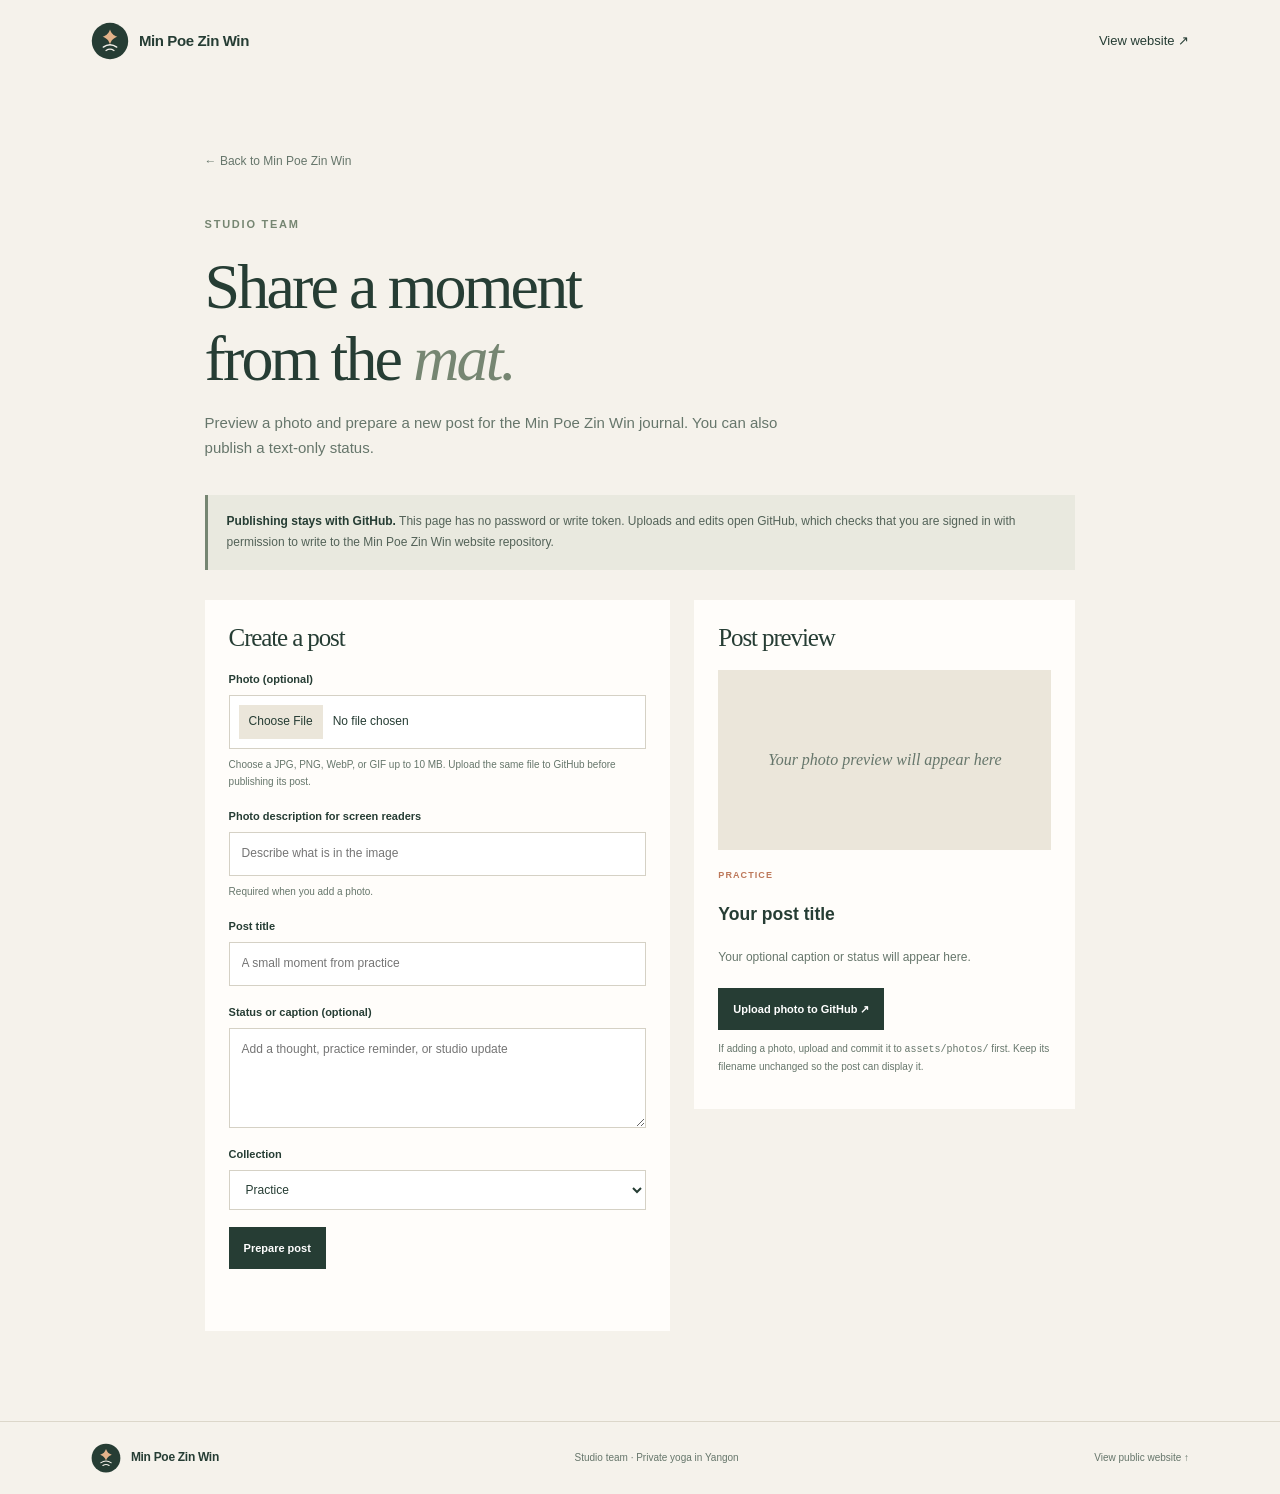
==== admin.html @ c55adb64 "Add GitHub-based photo publishing flow Co-authored-by: Copilot App <223556219+Copilot@users.noreply." ====
<!doctype html>
<html lang="en">
  <head>
    <meta charset="utf-8">
    <meta name="viewport" content="width=device-width, initial-scale=1">
    <meta name="robots" content="noindex, nofollow">
    <meta name="theme-color" content="#f5f2eb">
    <title>Min Poe Zin Win — Studio team</title>
    <link rel="icon" href="assets/mark.svg" type="image/svg+xml">
    <link rel="stylesheet" href="styles.css">
    <script src="admin.js" defer></script>
  </head>
  <body>
    <header class="site-header">
      <a class="brand" href="index.html">
        <img src="assets/mark.svg" alt="" width="38" height="38">
        <span>Min Poe Zin Win</span>
      </a>
      <nav class="main-nav" aria-label="Studio team navigation">
        <a href="index.html">View website <span aria-hidden="true">↗</span></a>
      </nav>
    </header>

    <main class="admin-shell">
      <a class="admin-back" href="index.html">← Back to Min Poe Zin Win</a>
      <div class="admin-intro">
        <p class="eyebrow">Studio team</p>
        <h1>Share a moment<br>from the <em>mat.</em></h1>
        <p>Preview a photo and prepare a new post for the Min Poe Zin Win journal. You can also publish a text-only status.</p>
      </div>
      <div class="admin-notice">
        <strong>Publishing stays with GitHub.</strong> This page has no password or write token. Uploads and edits open GitHub, which checks that you are signed in with permission to write to the Min Poe Zin Win website repository.
      </div>

      <div class="admin-grid">
        <section class="admin-panel" aria-labelledby="composer-title">
          <h2 id="composer-title">Create a post</h2>
          <form id="post-form">
            <div class="admin-field">
              <label for="photo-input">Photo (optional)</label>
              <input id="photo-input" type="file" accept="image/jpeg,image/png,image/webp,image/gif">
              <small>Choose a JPG, PNG, WebP, or GIF up to 10 MB. Upload the same file to GitHub before publishing its post.</small>
            </div>
            <div class="admin-field">
              <label for="photo-alt">Photo description for screen readers</label>
              <input id="photo-alt" type="text" maxlength="180" autocomplete="off" placeholder="Describe what is in the image">
              <small>Required when you add a photo.</small>
            </div>
            <div class="admin-field">
              <label for="post-title">Post title</label>
              <input id="post-title" type="text" maxlength="120" required autocomplete="off" placeholder="A small moment from practice">
            </div>
            <div class="admin-field">
              <label for="post-caption">Status or caption (optional)</label>
              <textarea id="post-caption" maxlength="700" placeholder="Add a thought, practice reminder, or studio update"></textarea>
            </div>
            <div class="admin-field">
              <label for="post-category">Collection</label>
              <select id="post-category">
                <option value="practice">Practice</option>
                <option value="studio">Studio notes</option>
                <option value="notes">Reflections</option>
              </select>
            </div>
            <button class="admin-button" type="submit">Prepare post</button>
            <p class="admin-status" id="admin-status" role="status" aria-live="polite"></p>
          </form>

          <div class="admin-output-wrap" id="publish-tools" hidden>
            <label for="post-output"><strong>Updated public post feed</strong></label>
            <p class="admin-help">Copy all of this JSON, then replace the contents of <code>posts.json</code> in GitHub.</p>
            <textarea class="admin-output" id="post-output" readonly spellcheck="false"></textarea>
            <div class="admin-actions">
              <button class="admin-button" id="copy-posts" type="button">Copy updated feed</button>
              <a class="admin-link-button secondary" href="https://github.com/drpython2027/minpoezinwin/edit/drpython2027-build-yoga-website/posts.json" target="_blank" rel="noopener noreferrer">Open posts.json editor ↗</a>
            </div>
            <p class="admin-publish-steps"><strong>Publish:</strong> replace the entire file with the copied JSON, then commit your changes in GitHub. The public journal updates after GitHub Pages deploys.</p>
          </div>
        </section>

        <section class="admin-panel" aria-labelledby="preview-title">
          <h2 id="preview-title">Post preview</h2>
          <div class="admin-preview" id="photo-preview">
            <div class="admin-preview-placeholder" id="preview-placeholder">Your photo preview will appear here</div>
            <img id="preview-image" alt="" hidden>
          </div>
          <p class="admin-preview-category" id="preview-category">Practice</p>
          <h3 id="preview-heading">Your post title</h3>
          <p class="admin-preview-caption" id="preview-caption">Your optional caption or status will appear here.</p>
          <div class="admin-actions">
            <a class="admin-link-button" href="https://github.com/drpython2027/minpoezinwin/upload/drpython2027-build-yoga-website/assets/photos" target="_blank" rel="noopener noreferrer">Upload photo to GitHub ↗</a>
          </div>
          <p class="admin-help">If adding a photo, upload and commit it to <code>assets/photos/</code> first. Keep its filename unchanged so the post can display it.</p>
        </section>
      </div>
    </main>

    <footer class="site-footer">
      <a class="brand footer-brand" href="index.html">
        <img src="assets/mark.svg" alt="" width="30" height="30">
        <span>Min Poe Zin Win</span>
      </a>
      <p>Studio team · Private yoga in Yangon</p>
      <a href="index.html">View public website ↑</a>
    </footer>
  </body>
</html>
---- styles.css ----
:root {
  color-scheme: light;
  --paper: #f5f2eb;
  --paper-deep: #ebe6da;
  --ink: #263d34;
  --ink-soft: #66766b;
  --moss: #768672;
  --clay: #bd785a;
  --line: #dcd7ca;
  --serif: "Playfair Display", Georgia, serif;
  --sans: "DM Sans", "Segoe UI", sans-serif;
}

* { box-sizing: border-box; }
html { scroll-behavior: smooth; }
body { margin: 0; background: var(--paper); color: var(--ink); font-family: var(--sans); font-size: 15px; line-height: 1.65; }
a { color: inherit; }
button { font: inherit; }
.skip-link { position: absolute; z-index: 20; top: 8px; left: 8px; padding: 10px 14px; transform: translateY(-150%); background: var(--ink); color: white; }
.skip-link:focus { transform: translateY(0); }
.site-header { display: flex; align-items: center; justify-content: space-between; max-width: 1440px; margin: auto; padding: 22px 7.1%; }
.brand { display: inline-flex; align-items: center; gap: 10px; text-decoration: none; font-size: 15px; font-weight: 700; letter-spacing: -.025em; }
.brand img { display: block; }
.main-nav { display: flex; align-items: center; gap: 38px; font-size: 13px; }
.main-nav a, .site-footer a { text-decoration: none; }
.main-nav a:hover, .site-footer a:hover { color: var(--clay); }
.main-nav .nav-cta { padding: 10px 17px; border: 1px solid var(--ink); border-radius: 2px; }
.nav-cta span { padding-left: 9px; }
.hero { display: grid; grid-template-columns: 1fr 1fr; gap: 7%; align-items: center; max-width: 1440px; min-height: 604px; margin: auto; padding: 48px 9.5% 76px; }
.hero-copy { max-width: 510px; padding-bottom: 5px; }
.eyebrow { margin: 0 0 18px; color: var(--moss); font-size: 11px; font-weight: 700; letter-spacing: .16em; text-transform: uppercase; }
.eyebrow-dot { display: inline-block; width: 7px; height: 7px; margin-right: 7px; border-radius: 50%; background: var(--clay); vertical-align: 1px; }
h1, h2 { margin: 0; font-family: var(--serif); font-weight: 500; letter-spacing: -.045em; line-height: 1.12; }
h1 { font-size: clamp(52px, 6vw, 79px); }
h1 em, h2 em { color: var(--moss); font-weight: 500; }
.hero-description { max-width: 440px; margin: 23px 0 27px; color: #5d6b61; font-size: 15px; line-height: 1.8; }
.button { display: inline-flex; align-items: center; justify-content: space-between; gap: 28px; min-height: 48px; padding: 0 19px; text-decoration: none; font-size: 12px; font-weight: 600; }
.button-dark { background: var(--ink); color: #fff; transition: background .2s ease, transform .2s ease; }
.button-dark:hover { transform: translateY(-2px); background: #38564a; }
.hero-note { display: flex; align-items: center; gap: 12px; margin-top: 40px; }
.note-mark { display: grid; width: 37px; height: 37px; place-items: center; border: 1px solid #c8caba; border-radius: 50%; color: var(--clay); font-size: 20px; }
.hero-note p { margin: 0; font-size: 11px; font-weight: 600; line-height: 1.65; }
.hero-note p span { color: var(--ink-soft); font-weight: 400; }
.hero-art { position: relative; width: min(100%, 480px); height: 435px; justify-self: end; overflow: hidden; background: #e8e4d7; }
.art-sun { position: absolute; top: 58px; right: 88px; width: 126px; height: 126px; border-radius: 50%; background: #d7a47d; }
.art-hill { position: absolute; right: -15%; bottom: -27%; left: -12%; height: 65%; border-radius: 50% 50% 0 0 / 30% 30% 0 0; }
.art-hill-back { bottom: -19%; left: -21%; background: #aab19a; transform: rotate(-9deg); }
.art-hill-front { bottom: -37%; right: -20%; background: #718475; transform: rotate(12deg); }
.art-mat { position: absolute; bottom: 55px; left: 50%; width: 204px; height: 21px; border-radius: 50%; background: #d4b68f; transform: translateX(-50%) rotate(-7deg); }
.art-person { position: absolute; bottom: 74px; left: calc(50% - 13px); width: 135px; height: 164px; transform: rotate(-8deg); }
.person-head, .person-body, .person-arm, .person-leg { position: absolute; display: block; background: #35493e; }
.person-head { top: 10px; left: 55px; width: 29px; height: 29px; border-radius: 50%; background: #b97658; }
.person-body { top: 35px; left: 39px; width: 55px; height: 81px; border-radius: 50% 50% 38% 38%; transform: rotate(38deg); }
.person-arm { top: 50px; width: 13px; height: 70px; border-radius: 20px; transform-origin: top; }
.person-arm-left { left: 53px; transform: rotate(-57deg); }
.person-arm-right { left: 77px; transform: rotate(72deg); }
.person-leg { top: 93px; width: 16px; height: 80px; border-radius: 20px; transform-origin: top; }
.person-leg-left { left: 43px; transform: rotate(-42deg); }
.person-leg-right { left: 72px; transform: rotate(48deg); }
.art-caption { position: absolute; bottom: 19px; left: 22px; color: #fff; font-family: var(--serif); font-size: 14px; font-style: italic; }
.art-stamp { position: absolute; top: 22px; left: 22px; color: rgba(38, 61, 52, .66); font-size: 10px; font-weight: 700; line-height: 1.25; }
.welcome-strip { display: flex; align-items: center; justify-content: center; gap: clamp(16px, 5vw, 72px); padding: 16px 24px; border-top: 1px solid var(--line); border-bottom: 1px solid var(--line); color: var(--ink-soft); }
.welcome-strip p { margin: 0; font-family: var(--serif); font-size: 15px; font-style: italic; }
.welcome-strip span { color: var(--clay); font-size: 11px; }
.section-shell { max-width: 1180px; margin: auto; padding-right: 7%; padding-left: 7%; }
.approach { display: grid; grid-template-columns: 1fr 1fr; gap: 12%; padding-top: 111px; padding-bottom: 120px; }
h2 { font-size: clamp(38px, 4vw, 52px); }
.approach-copy > p { max-width: 500px; margin: 0 0 29px; color: #5d6b61; font-size: 14px; line-height: 1.9; }
.practice-list > div { display: flex; gap: 17px; padding: 15px 0; border-top: 1px solid var(--line); }
.practice-number { padding-top: 1px; color: var(--clay); font-size: 10px; font-weight: 700; }
.practice-list p { margin: 0; color: var(--ink-soft); font-size: 12px; line-height: 1.7; }
.practice-list strong { color: var(--ink); font-size: 13px; }
.journal { padding: 91px 0 108px; background: #ece9e0; }
.journal-heading { display: flex; align-items: end; justify-content: space-between; gap: 30px; }
.journal-heading .eyebrow { margin-bottom: 12px; }
.journal-intro { max-width: 320px; margin: 0 0 6px; color: var(--ink-soft); font-size: 13px; line-height: 1.8; }
.filters { display: flex; flex-wrap: wrap; gap: 9px; margin-top: 34px; margin-bottom: 22px; }
.filter-button { min-height: 35px; padding: 0 14px; border: 1px solid #d5d1c5; border-radius: 2px; background: transparent; color: var(--ink-soft); cursor: pointer; font-size: 11px; }
.filter-button:hover, .filter-button.is-active { border-color: var(--ink); background: var(--ink); color: #fff; }
.filter-button:focus-visible, a:focus-visible, button:focus-visible { outline: 3px solid #bd785a; outline-offset: 3px; }
.filter-button [data-count] { padding-left: 5px; opacity: .7; }
.post-grid { display: grid; grid-template-columns: repeat(3, minmax(0, 1fr)); gap: 20px; }
.feed-message { grid-column: 1 / -1; margin: 14px 0; color: var(--ink-soft); font-size: 13px; }
.post-card { min-width: 0; padding: 12px 12px 0; background: #f7f5ef; }
.post-gallery, .post-art { position: relative; display: block; width: 100%; aspect-ratio: 1.4; overflow: hidden; background: #e6dece; }
.post-gallery { display: grid; grid-template-columns: 1fr; gap: 2px; }
.post-gallery.has-multiple { grid-template-columns: repeat(2, 1fr); }
.post-gallery img { width: 100%; height: 100%; min-height: 0; object-fit: cover; }
.post-art { display: flex; align-items: end; padding: 15px; }
.post-art::before, .post-art::after { position: absolute; display: block; content: ""; }
.post-art::before { top: -25%; right: 12%; width: 43%; aspect-ratio: 1; border: 1px solid rgba(38, 61, 52, .24); border-radius: 50%; }
.post-art::after { right: 14%; bottom: -50%; left: -18%; height: 90%; border-radius: 50% 50% 0 0; background: rgba(82, 111, 87, .4); transform: rotate(-8deg); }
.post-art--practice { background: #e3d8c8; }
.post-art--practice::after { background: rgba(174, 123, 86, .55); }
.post-art--studio { background: #d9e0d2; }
.post-art--studio::after { background: rgba(97, 121, 97, .5); }
.post-art--notes { background: #e4d3c7; }
.post-art--notes::after { background: rgba(133, 100, 84, .45); }
.post-art-label { position: relative; z-index: 1; color: var(--ink); font-family: var(--serif); font-size: 17px; font-style: italic; }
.post-meta { display: flex; align-items: center; justify-content: space-between; gap: 10px; margin: 17px 0 9px; color: var(--ink-soft); font-size: 9px; font-weight: 600; letter-spacing: .1em; text-transform: uppercase; }
.post-category { color: var(--clay); }
.post-card h3 { margin: 0 0 9px; font-family: var(--serif); font-size: 21px; font-weight: 500; line-height: 1.3; }
.post-body { min-height: 72px; margin: 0 0 13px; color: #627067; font-size: 12px; line-height: 1.75; white-space: pre-line; }
.post-actions { display: flex; align-items: center; justify-content: space-between; gap: 12px; padding: 12px 0 15px; border-top: 1px solid var(--line); }
.post-actions a { color: var(--ink); font-size: 10px; font-weight: 600; text-decoration: none; }
.post-actions a:hover { color: var(--clay); }
.contact { padding-top: 100px; padding-bottom: 100px; text-align: center; }
.contact-mark { margin-bottom: 13px; color: var(--clay); font-size: 24px; }
.contact .eyebrow { margin-bottom: 13px; }
.contact-copy { max-width: 480px; margin: 17px auto 23px; color: var(--ink-soft); font-size: 13px; line-height: 1.9; }
.contact-action p { margin: 0; color: var(--ink-soft); font-size: 11px; }
.contact-action .button { margin-top: 7px; }
.site-footer { display: flex; align-items: center; justify-content: space-between; gap: 20px; padding: 21px 7.1%; border-top: 1px solid var(--line); color: var(--ink-soft); font-size: 10px; }
.site-footer p { margin: 0; }
.footer-brand { color: var(--ink); font-size: 12px; }
.footer-brand img { width: 30px; height: 30px; }
.admin-shell { max-width: 1050px; margin: auto; padding: 66px 7% 90px; }
.admin-back { color: var(--ink-soft); font-size: 12px; text-decoration: none; }
.admin-back:hover { color: var(--clay); }
.admin-intro { max-width: 700px; margin: 42px 0 34px; }
.admin-intro h1 { font-size: clamp(42px, 6vw, 64px); }
.admin-intro > p:last-child { max-width: 590px; margin: 17px 0 0; color: var(--ink-soft); }
.admin-notice { margin-bottom: 30px; padding: 16px 19px; border-left: 3px solid var(--moss); background: #e9e9df; color: #536258; font-size: 12px; line-height: 1.8; }
.admin-notice strong { color: var(--ink); }
.admin-grid { display: grid; grid-template-columns: minmax(0, 1.1fr) minmax(260px, .9fr); gap: 24px; align-items: start; }
.admin-panel { padding: 24px; background: #fffdfa; }
.admin-panel h2 { margin: 0 0 18px; font-family: var(--serif); font-size: 25px; font-weight: 500; }
.admin-field { display: grid; gap: 7px; margin-bottom: 17px; }
.admin-field label { color: var(--ink); font-size: 11px; font-weight: 700; }
.admin-field small, .admin-help { color: var(--ink-soft); font-size: 10px; line-height: 1.7; }
.admin-field input, .admin-field select, .admin-field textarea, .admin-output {
  width: 100%;
  padding: 11px 12px;
  border: 1px solid #d5d1c5;
  border-radius: 0;
  background: #fff;
  color: var(--ink);
  font: inherit;
  font-size: 12px;
}
.admin-field textarea { min-height: 100px; resize: vertical; }
.admin-field input:focus, .admin-field select:focus, .admin-field textarea:focus, .admin-output:focus { outline: 2px solid var(--moss); outline-offset: 2px; }
.admin-field input[type="file"] { padding: 9px; }
.admin-field input[type="file"]::file-selector-button { margin-right: 10px; padding: 7px 10px; border: 0; background: var(--paper-deep); color: var(--ink); cursor: pointer; font: inherit; }
.admin-actions { display: flex; flex-wrap: wrap; gap: 10px; margin-top: 20px; }
.admin-button, .admin-link-button { display: inline-flex; min-height: 42px; align-items: center; justify-content: center; padding: 0 14px; border: 1px solid var(--ink); background: var(--ink); color: #fff; cursor: pointer; font: inherit; font-size: 11px; font-weight: 600; text-align: center; text-decoration: none; }
.admin-button:hover, .admin-link-button:hover { background: #38564a; }
.admin-link-button.secondary { background: transparent; color: var(--ink); }
.admin-link-button.secondary:hover { background: var(--paper-deep); }
.admin-preview { min-height: 180px; margin-bottom: 16px; overflow: hidden; background: var(--paper-deep); }
.admin-preview img { display: block; width: 100%; max-height: 300px; object-fit: cover; }
.admin-preview-placeholder { display: grid; min-height: 180px; place-items: center; padding: 24px; color: var(--ink-soft); font-family: var(--serif); font-size: 16px; font-style: italic; text-align: center; }
.admin-preview-category { margin: 18px 0 7px; color: var(--clay); font-size: 9px; font-weight: 700; letter-spacing: .12em; text-transform: uppercase; }
.admin-preview h3 { margin: 0; font-family: var(--serif); font-size: 24px; font-weight: 500; line-height: 1.3; }
.admin-preview-caption { margin: 10px 0 0; color: var(--ink-soft); font-size: 12px; line-height: 1.8; white-space: pre-line; }
.admin-status { min-height: 26px; margin: 12px 0 0; color: var(--ink-soft); font-size: 11px; }
.admin-status[data-kind="error"] { color: #a13e2d; }
.admin-status[data-kind="success"] { color: #38664c; }
.admin-output-wrap { margin-top: 22px; }
.admin-output-wrap[hidden], .admin-preview img[hidden] { display: none; }
.admin-output { min-height: 300px; margin-top: 9px; font-family: Consolas, "Courier New", monospace; font-size: 10px; line-height: 1.5; }
.admin-publish-steps { margin: 24px 0 0; padding: 18px 20px; background: #e9e9df; color: #536258; font-size: 11px; line-height: 1.9; }
.admin-publish-steps strong { color: var(--ink); }
@media (min-width: 1441px) { .hero { min-height: 660px; } }
@media (max-width: 850px) {
  .site-header { padding-right: 5%; padding-left: 5%; }
  .hero { gap: 5%; padding-right: 6%; padding-left: 6%; }
  .hero-art { height: 380px; }
  .approach { gap: 7%; }
  .section-shell { padding-right: 5%; padding-left: 5%; }
  .post-grid { gap: 13px; }
  .post-card { padding-right: 9px; padding-left: 9px; }
  .post-card h3 { font-size: 18px; }
  .admin-shell { padding-right: 5%; padding-left: 5%; }
}
@media (max-width: 650px) {
  .site-header { padding-top: 15px; padding-bottom: 15px; }
  .brand { gap: 7px; font-size: 13px; }
  .brand img { width: 32px; height: 32px; }
  .main-nav { gap: 15px; }
  .main-nav a { font-size: 11px; }
  .main-nav a:first-child { display: none; }
  .main-nav .nav-cta { padding: 7px 9px; }
  .hero { grid-template-columns: 1fr; gap: 34px; padding-top: 46px; padding-bottom: 50px; }
  .hero-copy { max-width: 520px; }
  h1 { font-size: clamp(54px, 12vw, 73px); }
  .hero-description { font-size: 14px; }
  .hero-note { margin-top: 28px; }
  .hero-art { width: 100%; height: min(80vw, 385px); justify-self: stretch; }
  .welcome-strip { gap: 12px; padding: 14px 10px; }
  .welcome-strip p { font-size: 12px; }
  .welcome-strip span { font-size: 9px; }
  .approach { grid-template-columns: 1fr; gap: 28px; padding-top: 72px; padding-bottom: 76px; }
  .journal { padding-top: 70px; padding-bottom: 75px; }
  .journal-heading { display: block; }
  .journal-intro { margin-top: 13px; }
  .filters { gap: 7px; margin-top: 25px; }
  .filter-button { padding: 0 10px; font-size: 10px; }
  .post-grid { grid-template-columns: 1fr; gap: 16px; }
  .post-card { padding: 12px 12px 0; }
  .post-card h3 { font-size: 21px; }
  .post-body { min-height: 0; }
  .post-gallery, .post-art { aspect-ratio: 1.65; }
  .contact { padding-top: 75px; padding-bottom: 77px; }
  .site-footer { flex-wrap: wrap; padding: 18px 5%; }
  .site-footer p { order: 1; width: 100%; }
  .admin-shell { padding-top: 44px; padding-bottom: 60px; }
  .admin-intro { margin-top: 32px; }
  .admin-grid { grid-template-columns: 1fr; }
  .admin-panel { padding: 18px; }
  .site-footer > a:not(.brand) { font-size: 9px; }
}
@media (prefers-reduced-motion: reduce) {
  html { scroll-behavior: auto; }
  *, *::before, *::after { transition-duration: .01ms !important; }
}
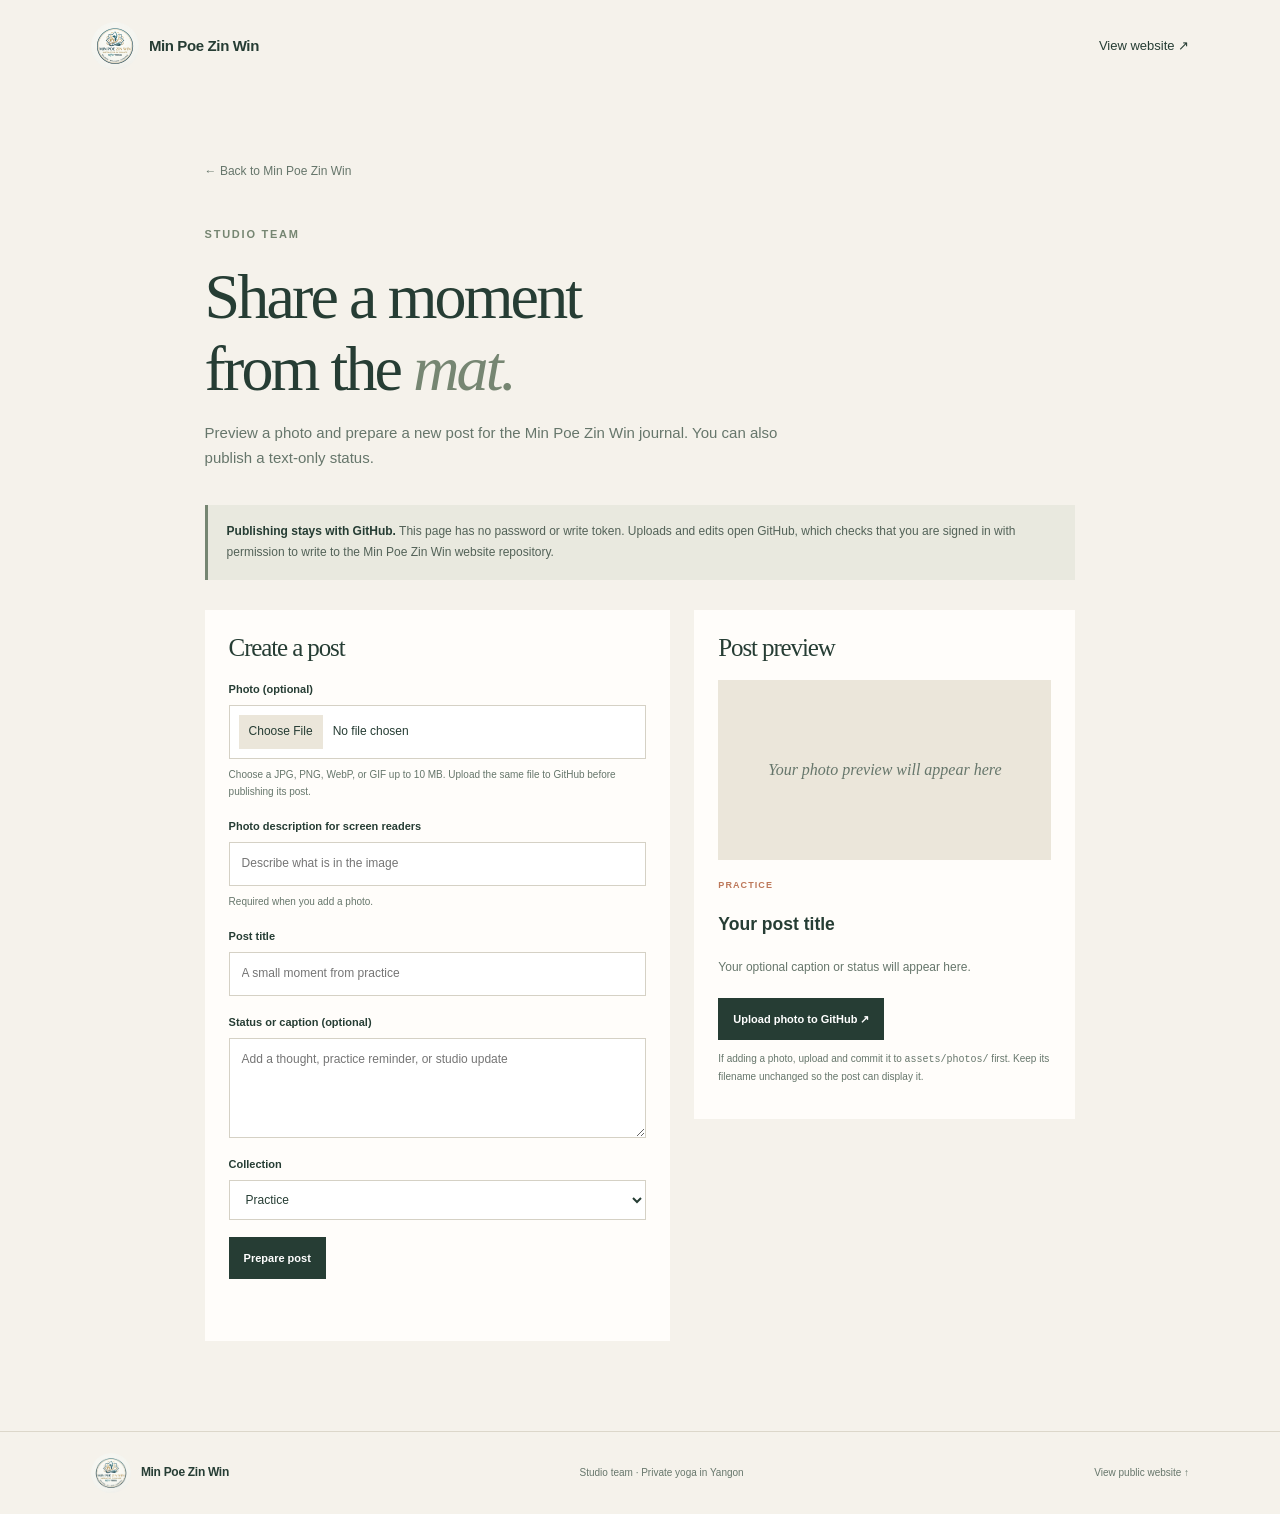
==== commit 129dcadb: "Apply official Min Poe Zin Win logo Co-authored-by: Copilot App <223556219+Copilot@users.noreply.git" ====
--- a/admin.html
+++ b/admin.html
@@ -6,14 +6,15 @@
     <meta name="robots" content="noindex, nofollow">
     <meta name="theme-color" content="#f5f2eb">
     <title>Min Poe Zin Win — Studio team</title>
-    <link rel="icon" href="assets/mark.svg" type="image/svg+xml">
+    <link rel="icon" href="assets/favicon-32.png" type="image/png" sizes="32x32">
+    <link rel="apple-touch-icon" href="assets/apple-touch-icon.png" sizes="180x180">
     <link rel="stylesheet" href="styles.css">
     <script src="admin.js" defer></script>
   </head>
   <body>
     <header class="site-header">
       <a class="brand" href="index.html">
-        <img src="assets/mark.svg" alt="" width="38" height="38">
+        <img src="assets/min-poe-zin-win-logo.jpeg" alt="Min Poe Zin Win" width="48" height="48">
         <span>Min Poe Zin Win</span>
       </a>
       <nav class="main-nav" aria-label="Studio team navigation">
@@ -97,7 +98,7 @@
 
     <footer class="site-footer">
       <a class="brand footer-brand" href="index.html">
-        <img src="assets/mark.svg" alt="" width="30" height="30">
+        <img src="assets/min-poe-zin-win-logo.jpeg" alt="Min Poe Zin Win" width="40" height="40">
         <span>Min Poe Zin Win</span>
       </a>
       <p>Studio team · Private yoga in Yangon</p>
--- a/styles.css
+++ b/styles.css
@@ -20,7 +20,7 @@
 .skip-link:focus { transform: translateY(0); }
 .site-header { display: flex; align-items: center; justify-content: space-between; max-width: 1440px; margin: auto; padding: 22px 7.1%; }
 .brand { display: inline-flex; align-items: center; gap: 10px; text-decoration: none; font-size: 15px; font-weight: 700; letter-spacing: -.025em; }
-.brand img { display: block; }
+.brand img { display: block; flex: 0 0 auto; border-radius: 50%; object-fit: cover; object-position: center; }
 .main-nav { display: flex; align-items: center; gap: 38px; font-size: 13px; }
 .main-nav a, .site-footer a { text-decoration: none; }
 .main-nav a:hover, .site-footer a:hover { color: var(--clay); }
@@ -113,7 +113,7 @@
 .site-footer { display: flex; align-items: center; justify-content: space-between; gap: 20px; padding: 21px 7.1%; border-top: 1px solid var(--line); color: var(--ink-soft); font-size: 10px; }
 .site-footer p { margin: 0; }
 .footer-brand { color: var(--ink); font-size: 12px; }
-.footer-brand img { width: 30px; height: 30px; }
+.footer-brand img { width: 40px; height: 40px; }
 .admin-shell { max-width: 1050px; margin: auto; padding: 66px 7% 90px; }
 .admin-back { color: var(--ink-soft); font-size: 12px; text-decoration: none; }
 .admin-back:hover { color: var(--clay); }
@@ -176,7 +176,7 @@
 @media (max-width: 650px) {
   .site-header { padding-top: 15px; padding-bottom: 15px; }
   .brand { gap: 7px; font-size: 13px; }
-  .brand img { width: 32px; height: 32px; }
+  .brand img { width: 40px; height: 40px; }
   .main-nav { gap: 15px; }
   .main-nav a { font-size: 11px; }
   .main-nav a:first-child { display: none; }
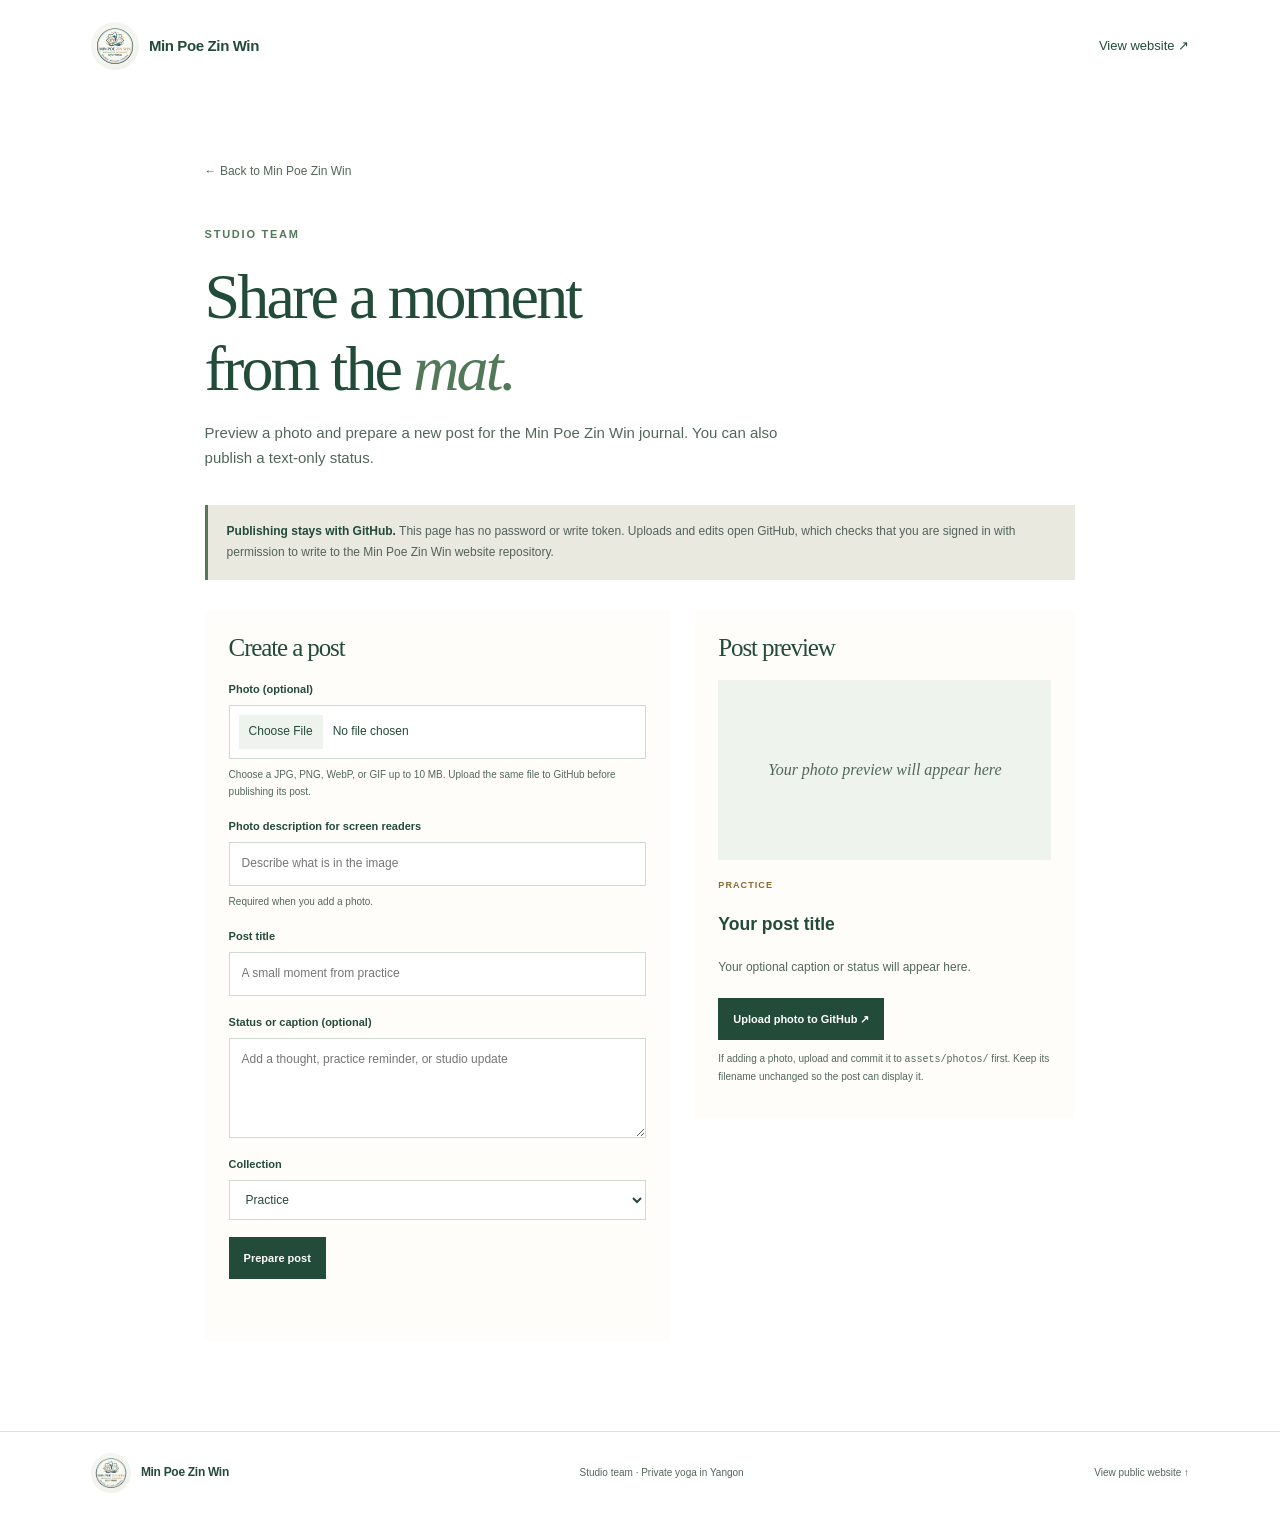
==== commit d4f90b22: "Add founder profile and aerial yoga photos Co-authored-by: Copilot App <223556219+Copilot@users.nore" ====
--- a/admin.html
+++ b/admin.html
@@ -4,7 +4,7 @@
     <meta charset="utf-8">
     <meta name="viewport" content="width=device-width, initial-scale=1">
     <meta name="robots" content="noindex, nofollow">
-    <meta name="theme-color" content="#f5f2eb">
+    <meta name="theme-color" content="#ffffff">
     <title>Min Poe Zin Win — Studio team</title>
     <link rel="icon" href="assets/favicon-32.png" type="image/png" sizes="32x32">
     <link rel="apple-touch-icon" href="assets/apple-touch-icon.png" sizes="180x180">
--- a/styles.css
+++ b/styles.css
@@ -1,12 +1,12 @@
 :root {
   color-scheme: light;
-  --paper: #f5f2eb;
-  --paper-deep: #ebe6da;
-  --ink: #263d34;
-  --ink-soft: #66766b;
-  --moss: #768672;
-  --clay: #bd785a;
-  --line: #dcd7ca;
+  --paper: #fff;
+  --paper-deep: #eef4ed;
+  --ink: #234b39;
+  --ink-soft: #52675a;
+  --moss: #527a59;
+  --clay: #8a6b30;
+  --line: #d7e3d8;
   --serif: "Playfair Display", Georgia, serif;
   --sans: "DM Sans", "Segoe UI", sans-serif;
 }
@@ -65,37 +65,47 @@
 .section-shell { max-width: 1180px; margin: auto; padding-right: 7%; padding-left: 7%; }
 .approach { display: grid; grid-template-columns: 1fr 1fr; gap: 12%; padding-top: 111px; padding-bottom: 120px; }
 h2 { font-size: clamp(38px, 4vw, 52px); }
+.founder { display: grid; grid-template-columns: minmax(0, .9fr) minmax(0, 1fr); align-items: center; gap: 9%; padding-top: 0; padding-bottom: 112px; }
+.founder-photo { max-width: 425px; justify-self: center; overflow: hidden; background: var(--paper-deep); }
+.founder-photo img { display: block; width: 100%; height: auto; }
+.founder-copy { max-width: 480px; }
+.founder-copy .eyebrow { margin-bottom: 13px; }
+.founder-name { margin: 18px 0 15px; color: var(--clay); font-size: 11px; font-weight: 700; letter-spacing: .04em; }
+.founder-description { margin: 0; color: var(--ink-soft); font-size: 14px; line-height: 1.9; }
+.founder-note { margin: 22px 0; padding-left: 15px; border-left: 2px solid var(--clay); color: var(--ink); font-family: var(--serif); font-size: 16px; font-style: italic; }
+.founder-link { display: inline-flex; gap: 10px; align-items: center; color: var(--ink); font-size: 11px; font-weight: 700; text-decoration-color: var(--clay); text-underline-offset: 4px; }
+.founder-link:hover { color: var(--clay); }
 .approach-copy > p { max-width: 500px; margin: 0 0 29px; color: #5d6b61; font-size: 14px; line-height: 1.9; }
 .practice-list > div { display: flex; gap: 17px; padding: 15px 0; border-top: 1px solid var(--line); }
 .practice-number { padding-top: 1px; color: var(--clay); font-size: 10px; font-weight: 700; }
 .practice-list p { margin: 0; color: var(--ink-soft); font-size: 12px; line-height: 1.7; }
 .practice-list strong { color: var(--ink); font-size: 13px; }
-.journal { padding: 91px 0 108px; background: #ece9e0; }
+.journal { padding: 91px 0 108px; background: #f0f5ef; }
 .journal-heading { display: flex; align-items: end; justify-content: space-between; gap: 30px; }
 .journal-heading .eyebrow { margin-bottom: 12px; }
 .journal-intro { max-width: 320px; margin: 0 0 6px; color: var(--ink-soft); font-size: 13px; line-height: 1.8; }
 .filters { display: flex; flex-wrap: wrap; gap: 9px; margin-top: 34px; margin-bottom: 22px; }
-.filter-button { min-height: 35px; padding: 0 14px; border: 1px solid #d5d1c5; border-radius: 2px; background: transparent; color: var(--ink-soft); cursor: pointer; font-size: 11px; }
+.filter-button { min-height: 35px; padding: 0 14px; border: 1px solid #cfdbd0; border-radius: 2px; background: transparent; color: var(--ink-soft); cursor: pointer; font-size: 11px; }
 .filter-button:hover, .filter-button.is-active { border-color: var(--ink); background: var(--ink); color: #fff; }
-.filter-button:focus-visible, a:focus-visible, button:focus-visible { outline: 3px solid #bd785a; outline-offset: 3px; }
+.filter-button:focus-visible, a:focus-visible, button:focus-visible { outline: 3px solid var(--moss); outline-offset: 3px; }
 .filter-button [data-count] { padding-left: 5px; opacity: .7; }
 .post-grid { display: grid; grid-template-columns: repeat(3, minmax(0, 1fr)); gap: 20px; }
 .feed-message { grid-column: 1 / -1; margin: 14px 0; color: var(--ink-soft); font-size: 13px; }
-.post-card { min-width: 0; padding: 12px 12px 0; background: #f7f5ef; }
-.post-gallery, .post-art { position: relative; display: block; width: 100%; aspect-ratio: 1.4; overflow: hidden; background: #e6dece; }
-.post-gallery { display: grid; grid-template-columns: 1fr; gap: 2px; }
+.post-card { min-width: 0; padding: 12px 12px 0; background: #fff; }
+.post-gallery, .post-art { position: relative; display: block; width: 100%; aspect-ratio: 1.4; overflow: hidden; background: #e7eee6; }
+.post-gallery { display: grid; grid-template-columns: 1fr; gap: 2px; aspect-ratio: 4 / 3; }
 .post-gallery.has-multiple { grid-template-columns: repeat(2, 1fr); }
 .post-gallery img { width: 100%; height: 100%; min-height: 0; object-fit: cover; }
 .post-art { display: flex; align-items: end; padding: 15px; }
 .post-art::before, .post-art::after { position: absolute; display: block; content: ""; }
 .post-art::before { top: -25%; right: 12%; width: 43%; aspect-ratio: 1; border: 1px solid rgba(38, 61, 52, .24); border-radius: 50%; }
 .post-art::after { right: 14%; bottom: -50%; left: -18%; height: 90%; border-radius: 50% 50% 0 0; background: rgba(82, 111, 87, .4); transform: rotate(-8deg); }
-.post-art--practice { background: #e3d8c8; }
-.post-art--practice::after { background: rgba(174, 123, 86, .55); }
-.post-art--studio { background: #d9e0d2; }
-.post-art--studio::after { background: rgba(97, 121, 97, .5); }
-.post-art--notes { background: #e4d3c7; }
-.post-art--notes::after { background: rgba(133, 100, 84, .45); }
+.post-art--practice { background: #e7eee6; }
+.post-art--practice::after { background: rgba(92, 130, 89, .45); }
+.post-art--studio { background: #eaf1e9; }
+.post-art--studio::after { background: rgba(78, 123, 91, .48); }
+.post-art--notes { background: #eff2e8; }
+.post-art--notes::after { background: rgba(98, 126, 91, .4); }
 .post-art-label { position: relative; z-index: 1; color: var(--ink); font-family: var(--serif); font-size: 17px; font-style: italic; }
 .post-meta { display: flex; align-items: center; justify-content: space-between; gap: 10px; margin: 17px 0 9px; color: var(--ink-soft); font-size: 9px; font-weight: 600; letter-spacing: .1em; text-transform: uppercase; }
 .post-category { color: var(--clay); }
@@ -131,7 +141,7 @@
 .admin-field input, .admin-field select, .admin-field textarea, .admin-output {
   width: 100%;
   padding: 11px 12px;
-  border: 1px solid #d5d1c5;
+  border: 1px solid #cfdbd0;
   border-radius: 0;
   background: #fff;
   color: var(--ink);
@@ -167,6 +177,7 @@
   .hero { gap: 5%; padding-right: 6%; padding-left: 6%; }
   .hero-art { height: 380px; }
   .approach { gap: 7%; }
+  .founder { gap: 6%; }
   .section-shell { padding-right: 5%; padding-left: 5%; }
   .post-grid { gap: 13px; }
   .post-card { padding-right: 9px; padding-left: 9px; }
@@ -191,6 +202,9 @@
   .welcome-strip p { font-size: 12px; }
   .welcome-strip span { font-size: 9px; }
   .approach { grid-template-columns: 1fr; gap: 28px; padding-top: 72px; padding-bottom: 76px; }
+  .founder { grid-template-columns: 1fr; gap: 26px; padding-bottom: 72px; }
+  .founder-photo { width: min(100%, 400px); justify-self: start; }
+  .founder-copy { max-width: 520px; }
   .journal { padding-top: 70px; padding-bottom: 75px; }
   .journal-heading { display: block; }
   .journal-intro { margin-top: 13px; }
@@ -200,7 +214,8 @@
   .post-card { padding: 12px 12px 0; }
   .post-card h3 { font-size: 21px; }
   .post-body { min-height: 0; }
-  .post-gallery, .post-art { aspect-ratio: 1.65; }
+  .post-gallery { aspect-ratio: 4 / 3; }
+  .post-art { aspect-ratio: 1.65; }
   .contact { padding-top: 75px; padding-bottom: 77px; }
   .site-footer { flex-wrap: wrap; padding: 18px 5%; }
   .site-footer p { order: 1; width: 100%; }
